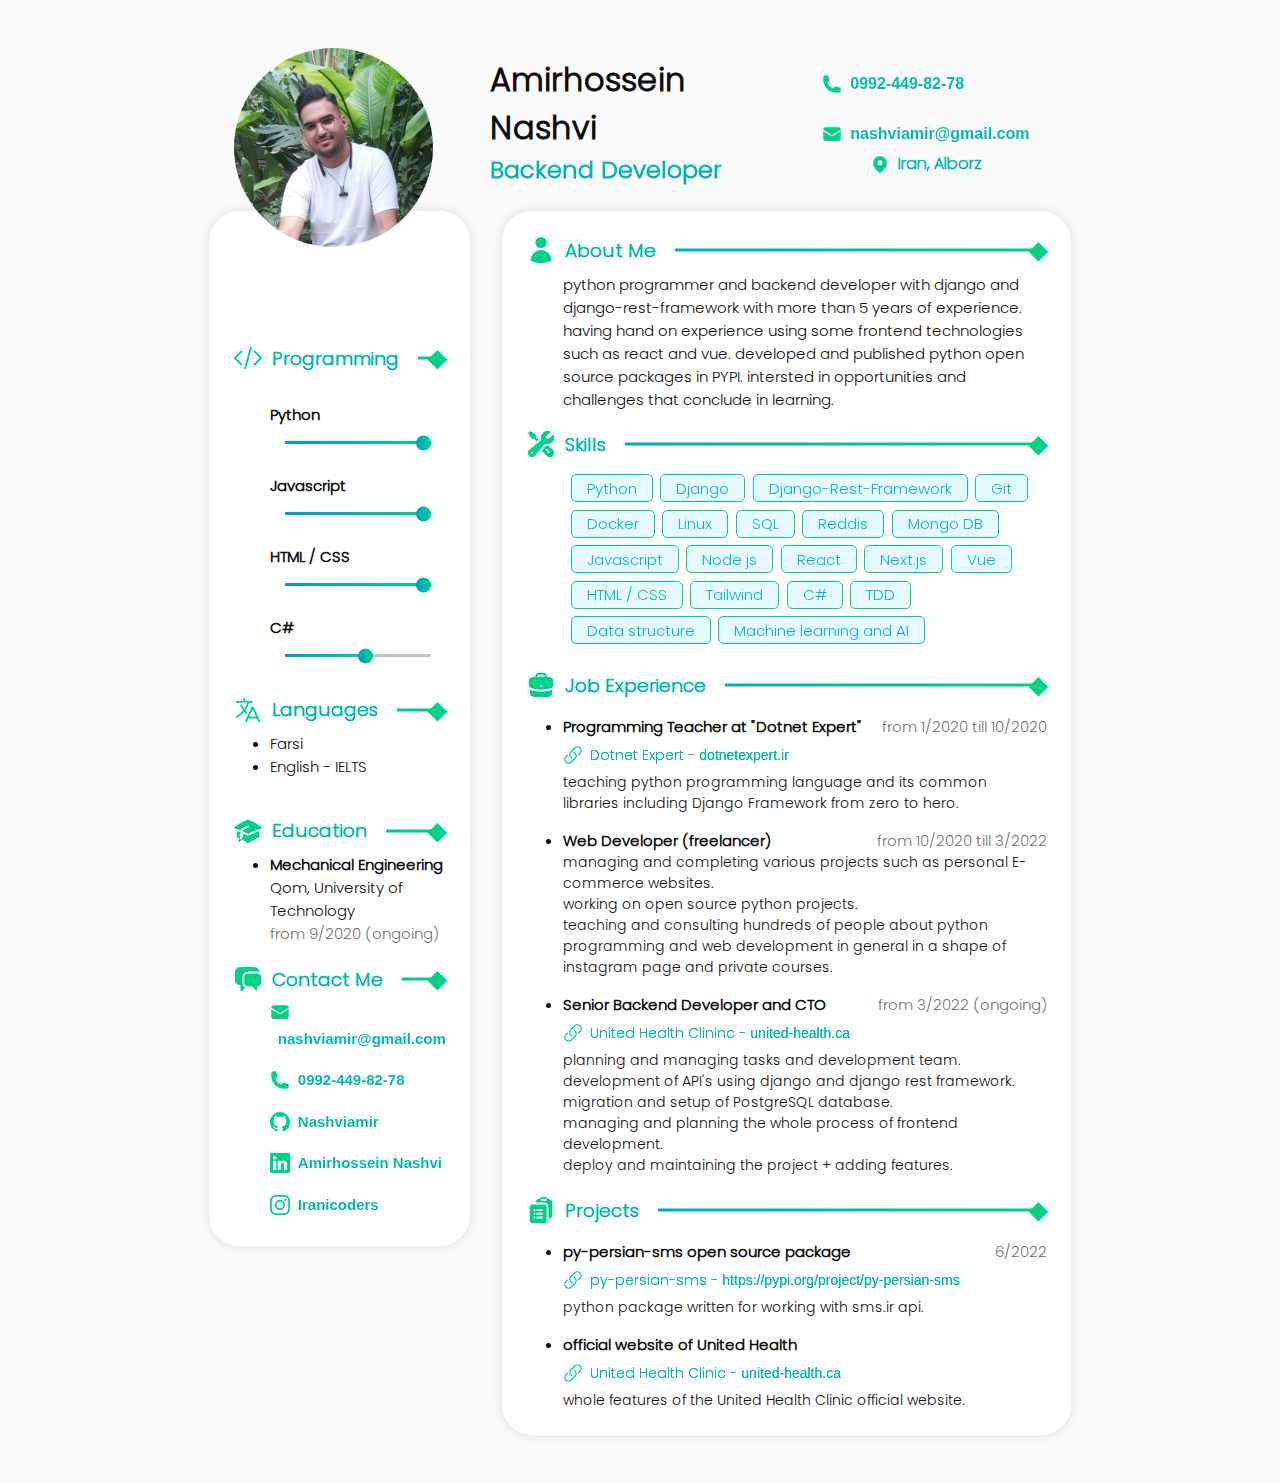
==== en/index.html @ 22922e02 "english done" ====
<!DOCTYPE html>
<html lang="en">

<head>
    <meta charset="UTF-8">
    <meta http-equiv="X-UA-Compatible" content="IE=edge">
    <meta name="viewport" content="width=device-width, initial-scale=1.0">
    <link rel="stylesheet" href="./theme.css">
    <link rel="stylesheet" href="./styles.css">
    <title>امیرحسین نشوی | برنامه نویس وب</title>
</head>

<body>
    <header>
        <div class="row flex-col flex-md-row">
            <div class="col-right d-flex content-center p-relative">
                <div class="aspect-1x1 w-80 pic-container">
                    <img class="profile-pic" src="./assets/profile.jpg" />
                </div>

            </div>
            <div class="col-left">
                <div class="d-flex items-center">
                    <div class="col-100 col-md-50 py-1 text-center text-md-right">
                        <h1>Amirhossein Nashvi</h1>
                        <h2 class="text-gradient">‌Backend Developer</h2>
                    </div>
                    <div class="col-100 col-md-50 d-flex content-center py-1">
                        <div class="col-50">
                            <div class="d-flex items-center color-primary">
                                <svg xmlns="http://www.w3.org/2000/svg" viewBox="0 0 24 24" fill="currentColor"
                                    width="20px">
                                    <path fill-rule="evenodd"
                                        d="M1.5 4.5a3 3 0 013-3h1.372c.86 0 1.61.586 1.819 1.42l1.105 4.423a1.875 1.875 0 01-.694 1.955l-1.293.97c-.135.101-.164.249-.126.352a11.285 11.285 0 006.697 6.697c.103.038.25.009.352-.126l.97-1.293a1.875 1.875 0 011.955-.694l4.423 1.105c.834.209 1.42.959 1.42 1.82V19.5a3 3 0 01-3 3h-2.25C8.552 22.5 1.5 15.448 1.5 6.75V4.5z"
                                        clip-rule="evenodd" />
                                </svg>
                                <a href="tel:09924498278" style="direction: ltr;"
                                    class="ms-1 font-en text-bold text-gradient">
                                    0992-449-82-78
                                </a>

                            </div>
                            <div class="d-flex items-center color-primary mt-2">
                                <svg xmlns="http://www.w3.org/2000/svg" viewBox="0 0 24 24" fill="currentColor"
                                    width="20px">
                                    <path
                                        d="M1.5 8.67v8.58a3 3 0 003 3h15a3 3 0 003-3V8.67l-8.928 5.493a3 3 0 01-3.144 0L1.5 8.67z" />
                                    <path
                                        d="M22.5 6.908V6.75a3 3 0 00-3-3h-15a3 3 0 00-3 3v.158l9.714 5.978a1.5 1.5 0 001.572 0L22.5 6.908z" />
                                </svg>

                                <a href="mailto:nashviamir@gmail.com" style="direction: ltr;"
                                    class="ms-1 font-en text-bold text-gradient">
                                    nashviamir@gmail.com
                                </a>
                            </div>
                        </div>
                        <div class="col-50">
                            <div class="d-flex items-center color-primary">
                                <svg xmlns="http://www.w3.org/2000/svg" viewBox="0 0 24 24" fill="currentColor"
                                    width="20px">
                                    <path fill-rule="evenodd"
                                        d="M11.54 22.351l.07.04.028.016a.76.76 0 00.723 0l.028-.015.071-.041a16.975 16.975 0 001.144-.742 19.58 19.58 0 002.683-2.282c1.944-1.99 3.963-4.98 3.963-8.827a8.25 8.25 0 00-16.5 0c0 3.846 2.02 6.837 3.963 8.827a19.58 19.58 0 002.682 2.282 16.975 16.975 0 001.145.742zM12 13.5a3 3 0 100-6 3 3 0 000 6z"
                                        clip-rule="evenodd" />
                                </svg>
                                <span style="direction: ltr;" class="ms-1 text-bold text-gradient">
                                    Iran, Alborz
                                </span>
                            </div>
                        </div>
                    </div>
                </div>
            </div>

        </div>
    </header>
    <main class="mt-2">
        <div class="row flex-col flex-md-row mt-lg-6">
            <div class="col-right order-2 order-md-1">
                <div class="card">
                    <div class="aspect-2x1 d-md">
                    </div>
                    <div class="right-content">
                        <h3 class="title mt-4">
                            <div class="bg-trans-text color-primary d-flex items-center">
                                <svg xmlns="http://www.w3.org/2000/svg" viewBox="0 0 24 24" fill="currentColor"
                                    width="30px">
                                    <path fill-rule="evenodd"
                                        d="M14.447 3.027a.75.75 0 01.527.92l-4.5 16.5a.75.75 0 01-1.448-.394l4.5-16.5a.75.75 0 01.921-.526zM16.72 6.22a.75.75 0 011.06 0l5.25 5.25a.75.75 0 010 1.06l-5.25 5.25a.75.75 0 11-1.06-1.06L21.44 12l-4.72-4.72a.75.75 0 010-1.06zm-9.44 0a.75.75 0 010 1.06L2.56 12l4.72 4.72a.75.75 0 11-1.06 1.06L.97 12.53a.75.75 0 010-1.06l5.25-5.25a.75.75 0 011.06 0z"
                                        clip-rule="evenodd" />
                                </svg>


                                <span class="ms-1 text-gradient">
                                    Programming
                                </span>
                            </div>
                        </h3>
                        <div class="section-body mt-4">
                            <h4>Python</h4>
                            <div class="range mt-2">
                                <div class="indicator" style="width:100%"></div>
                            </div>
                            <h4 class="mt-4">Javascript</h4>
                            <div class="range mt-2">
                                <div class="indicator" style="width:100%"></div>
                            </div>
                            <h4 class="mt-4">HTML / CSS</h4>
                            <div class="range mt-2">
                                <div class="indicator" style="width:100%"></div>
                            </div>
                            <h4 class="mt-4">C#</h4>
                            <div class="range mt-2">
                                <div class="indicator" style="width:60%"></div>
                            </div>
                        </div>
                        <h3 class="title mt-4">
                            <div class="bg-trans-text color-primary d-flex items-center">
                                <svg xmlns="http://www.w3.org/2000/svg" viewBox="0 0 24 24" fill="currentColor"
                                    width="30px">
                                    <path fillRule="evenodd"
                                        d="M9 2.25a.75.75 0 01.75.75v1.506a49.38 49.38 0 015.343.371.75.75 0 11-.186 1.489c-.66-.083-1.323-.151-1.99-.206a18.67 18.67 0 01-2.969 6.323c.317.384.65.753.998 1.107a.75.75 0 11-1.07 1.052A18.902 18.902 0 019 13.687a18.823 18.823 0 01-5.656 4.482.75.75 0 11-.688-1.333 17.323 17.323 0 005.396-4.353A18.72 18.72 0 015.89 8.598a.75.75 0 011.388-.568A17.21 17.21 0 009 11.224a17.17 17.17 0 002.391-5.165 48.038 48.038 0 00-8.298.307.75.75 0 01-.186-1.489 49.159 49.159 0 015.343-.371V3A.75.75 0 019 2.25zM15.75 9a.75.75 0 01.68.433l5.25 11.25a.75.75 0 01-1.36.634l-1.198-2.567h-6.744l-1.198 2.567a.75.75 0 01-1.36-.634l5.25-11.25A.75.75 0 0115.75 9zm-2.672 8.25h5.344l-2.672-5.726-2.672 5.726z"
                                        clipRule="evenodd" />
                                </svg>



                                <span class="ms-1 text-gradient">
                                    Languages
                                </span>
                            </div>
                        </h3>
                        <div class="section-body mt-1">
                            <ul>
                                <li>Farsi</li>
                                <li>English - IELTS</li>
                            </ul>
                        </div>
                        <h3 class="title mt-4">
                            <div class="bg-trans-text color-primary d-flex items-center">
                                <svg xmlns="http://www.w3.org/2000/svg" viewBox="0 0 24 24" fill="currentColor"
                                    width="30px">
                                    <path
                                        d="M11.7 2.805a.75.75 0 01.6 0A60.65 60.65 0 0122.83 8.72a.75.75 0 01-.231 1.337 49.949 49.949 0 00-9.902 3.912l-.003.002-.34.18a.75.75 0 01-.707 0A50.009 50.009 0 007.5 12.174v-.224c0-.131.067-.248.172-.311a54.614 54.614 0 014.653-2.52.75.75 0 00-.65-1.352 56.129 56.129 0 00-4.78 2.589 1.858 1.858 0 00-.859 1.228 49.803 49.803 0 00-4.634-1.527.75.75 0 01-.231-1.337A60.653 60.653 0 0111.7 2.805z" />
                                    <path
                                        d="M13.06 15.473a48.45 48.45 0 017.666-3.282c.134 1.414.22 2.843.255 4.285a.75.75 0 01-.46.71 47.878 47.878 0 00-8.105 4.342.75.75 0 01-.832 0 47.877 47.877 0 00-8.104-4.342.75.75 0 01-.461-.71c.035-1.442.121-2.87.255-4.286A48.4 48.4 0 016 13.18v1.27a1.5 1.5 0 00-.14 2.508c-.09.38-.222.753-.397 1.11.452.213.901.434 1.346.661a6.729 6.729 0 00.551-1.608 1.5 1.5 0 00.14-2.67v-.645a48.549 48.549 0 013.44 1.668 2.25 2.25 0 002.12 0z" />
                                    <path
                                        d="M4.462 19.462c.42-.419.753-.89 1-1.394.453.213.902.434 1.347.661a6.743 6.743 0 01-1.286 1.794.75.75 0 11-1.06-1.06z" />
                                </svg>




                                <span class="ms-1 text-gradient">
                                    Education
                                </span>
                            </div>
                        </h3>
                        <div class="section-body mt-1">
                            <ul>
                                <li>
                                    <h4>Mechanical Engineering</h4>
                                    <p>Qom, University of Technology</p>
                                    <p class="text-muted">from 9/2020 (ongoing)</p>
                                </li>
                            </ul>
                        </div>

                        <h3 class="title mt-2">
                            <div class="bg-trans-text color-primary d-flex items-center">
                                <svg xmlns="http://www.w3.org/2000/svg" viewBox="0 0 24 24" fill="currentColor"
                                    width="30px">
                                    <path
                                        d="M4.913 2.658c2.075-.27 4.19-.408 6.337-.408 2.147 0 4.262.139 6.337.408 1.922.25 3.291 1.861 3.405 3.727a4.403 4.403 0 00-1.032-.211 50.89 50.89 0 00-8.42 0c-2.358.196-4.04 2.19-4.04 4.434v4.286a4.47 4.47 0 002.433 3.984L7.28 21.53A.75.75 0 016 21v-4.03a48.527 48.527 0 01-1.087-.128C2.905 16.58 1.5 14.833 1.5 12.862V6.638c0-1.97 1.405-3.718 3.413-3.979z" />
                                    <path
                                        d="M15.75 7.5c-1.376 0-2.739.057-4.086.169C10.124 7.797 9 9.103 9 10.609v4.285c0 1.507 1.128 2.814 2.67 2.94 1.243.102 2.5.157 3.768.165l2.782 2.781a.75.75 0 001.28-.53v-2.39l.33-.026c1.542-.125 2.67-1.433 2.67-2.94v-4.286c0-1.505-1.125-2.811-2.664-2.94A49.392 49.392 0 0015.75 7.5z" />
                                </svg>

                                <span class="ms-1 text-gradient">
                                    Contact Me
                                </span>
                            </div>
                        </h3>
                        <div class="section-body">
                            <div class="d-flex items-center color-primary mt-1">
                                <svg xmlns="http://www.w3.org/2000/svg" viewBox="0 0 24 24" fill="currentColor"
                                    width="20px">
                                    <path
                                        d="M1.5 8.67v8.58a3 3 0 003 3h15a3 3 0 003-3V8.67l-8.928 5.493a3 3 0 01-3.144 0L1.5 8.67z" />
                                    <path
                                        d="M22.5 6.908V6.75a3 3 0 00-3-3h-15a3 3 0 00-3 3v.158l9.714 5.978a1.5 1.5 0 001.572 0L22.5 6.908z" />
                                </svg>

                                <a href="mailto:nashviamir@gmail.com" style="direction: ltr;"
                                    class="ms-1 font-en text-bold text-gradient">
                                    nashviamir@gmail.com
                                </a>
                            </div>
                            <div class="d-flex items-center color-primary mt-1 ">
                                <svg xmlns="http://www.w3.org/2000/svg" viewBox="0 0 24 24" fill="currentColor"
                                    width="20px">
                                    <path fill-rule="evenodd"
                                        d="M1.5 4.5a3 3 0 013-3h1.372c.86 0 1.61.586 1.819 1.42l1.105 4.423a1.875 1.875 0 01-.694 1.955l-1.293.97c-.135.101-.164.249-.126.352a11.285 11.285 0 006.697 6.697c.103.038.25.009.352-.126l.97-1.293a1.875 1.875 0 011.955-.694l4.423 1.105c.834.209 1.42.959 1.42 1.82V19.5a3 3 0 01-3 3h-2.25C8.552 22.5 1.5 15.448 1.5 6.75V4.5z"
                                        clip-rule="evenodd" />
                                </svg>
                                <a href="tel:09924498278" style="direction: ltr;"
                                    class="ms-1 font-en text-bold text-gradient">
                                    0992-449-82-78
                                </a>
                            </div>
                            <div class="d-flex items-center color-primary mt-1 ">
                                <svg aria-hidden="true" class="octicon octicon-mark-github" height="20px" version="1.1"
                                    viewBox="0 0 16 16" width="20px">
                                    <path fill="currentColor"
                                        d="M8 0C3.58 0 0 3.58 0 8c0 3.54 2.29 6.53 5.47 7.59.4.07.55-.17.55-.38 0-.19-.01-.82-.01-1.49-2.01.37-2.53-.49-2.69-.94-.09-.23-.48-.94-.82-1.13-.28-.15-.68-.52-.01-.53.63-.01 1.08.58 1.23.82.72 1.21 1.87.87 2.33.66.07-.52.28-.87.51-1.07-1.78-.2-3.64-.89-3.64-3.95 0-.87.31-1.59.82-2.15-.08-.2-.36-1.02.08-2.12 0 0 .67-.21 2.2.82.64-.18 1.32-.27 2-.27.68 0 1.36.09 2 .27 1.53-1.04 2.2-.82 2.2-.82.44 1.1.16 1.92.08 2.12.51.56.82 1.27.82 2.15 0 3.07-1.87 3.75-3.65 3.95.29.25.54.73.54 1.48 0 1.07-.01 1.93-.01 2.2 0 .21.15.46.55.38A8.013 8.013 0 0 0 16 8c0-4.42-3.58-8-8-8z">
                                    </path>
                                </svg>
                                <a href="https://github.com/nashviamir" target="_blank" style="direction: ltr;"
                                    class="ms-1 font-en text-bold text-gradient">
                                    Nashviamir
                                </a>
                            </div>
                            <div class="d-flex items-center color-primary mt-1 ">
                                <svg xmlns="http://www.w3.org/2000/svg" width="20px" height="20px" fill="currentColor"
                                    class="bi bi-linkedin" viewBox="0 0 16 16">
                                    <path
                                        d="M0 1.146C0 .513.526 0 1.175 0h13.65C15.474 0 16 .513 16 1.146v13.708c0 .633-.526 1.146-1.175 1.146H1.175C.526 16 0 15.487 0 14.854V1.146zm4.943 12.248V6.169H2.542v7.225h2.401zm-1.2-8.212c.837 0 1.358-.554 1.358-1.248-.015-.709-.52-1.248-1.342-1.248-.822 0-1.359.54-1.359 1.248 0 .694.521 1.248 1.327 1.248h.016zm4.908 8.212V9.359c0-.216.016-.432.08-.586.173-.431.568-.878 1.232-.878.869 0 1.216.662 1.216 1.634v3.865h2.401V9.25c0-2.22-1.184-3.252-2.764-3.252-1.274 0-1.845.7-2.165 1.193v.025h-.016a5.54 5.54 0 0 1 .016-.025V6.169h-2.4c.03.678 0 7.225 0 7.225h2.4z" />
                                </svg>
                                <a href="https://www.linkedin.com/in/amirhossein-nashvi-7405b522a/" target="_blank"
                                    style="direction: ltr;" class="ms-1 font-en text-bold text-gradient">
                                    Amirhossein Nashvi
                                </a>
                            </div>
                            <div class="d-flex items-center color-primary mt-1 ">
                                <svg xmlns="http://www.w3.org/2000/svg" width="20px" height="20px" fill="currentColor"
                                    class="bi bi-instagram" viewBox="0 0 16 16">
                                    <path
                                        d="M8 0C5.829 0 5.556.01 4.703.048 3.85.088 3.269.222 2.76.42a3.917 3.917 0 0 0-1.417.923A3.927 3.927 0 0 0 .42 2.76C.222 3.268.087 3.85.048 4.7.01 5.555 0 5.827 0 8.001c0 2.172.01 2.444.048 3.297.04.852.174 1.433.372 1.942.205.526.478.972.923 1.417.444.445.89.719 1.416.923.51.198 1.09.333 1.942.372C5.555 15.99 5.827 16 8 16s2.444-.01 3.298-.048c.851-.04 1.434-.174 1.943-.372a3.916 3.916 0 0 0 1.416-.923c.445-.445.718-.891.923-1.417.197-.509.332-1.09.372-1.942C15.99 10.445 16 10.173 16 8s-.01-2.445-.048-3.299c-.04-.851-.175-1.433-.372-1.941a3.926 3.926 0 0 0-.923-1.417A3.911 3.911 0 0 0 13.24.42c-.51-.198-1.092-.333-1.943-.372C10.443.01 10.172 0 7.998 0h.003zm-.717 1.442h.718c2.136 0 2.389.007 3.232.046.78.035 1.204.166 1.486.275.373.145.64.319.92.599.28.28.453.546.598.92.11.281.24.705.275 1.485.039.843.047 1.096.047 3.231s-.008 2.389-.047 3.232c-.035.78-.166 1.203-.275 1.485a2.47 2.47 0 0 1-.599.919c-.28.28-.546.453-.92.598-.28.11-.704.24-1.485.276-.843.038-1.096.047-3.232.047s-2.39-.009-3.233-.047c-.78-.036-1.203-.166-1.485-.276a2.478 2.478 0 0 1-.92-.598 2.48 2.48 0 0 1-.6-.92c-.109-.281-.24-.705-.275-1.485-.038-.843-.046-1.096-.046-3.233 0-2.136.008-2.388.046-3.231.036-.78.166-1.204.276-1.486.145-.373.319-.64.599-.92.28-.28.546-.453.92-.598.282-.11.705-.24 1.485-.276.738-.034 1.024-.044 2.515-.045v.002zm4.988 1.328a.96.96 0 1 0 0 1.92.96.96 0 0 0 0-1.92zm-4.27 1.122a4.109 4.109 0 1 0 0 8.217 4.109 4.109 0 0 0 0-8.217zm0 1.441a2.667 2.667 0 1 1 0 5.334 2.667 2.667 0 0 1 0-5.334z" />
                                </svg>
                                <a href="https://www.instagram.com/iranicoders/" target="_blank" style="direction: ltr;"
                                    class="ms-1 font-en text-bold text-gradient">
                                    Iranicoders
                                </a>
                            </div>
                        </div>

                    </div>

                </div>
            </div>
            <div class="col-left order-1 order-md-2">
                <div class="card">
                    <div class="right-content">
                        <h3 class="title">
                            <div class="bg-trans-text color-primary d-flex items-center">
                                <svg xmlns="http://www.w3.org/2000/svg" viewBox="0 0 24 24" fill="currentColor"
                                    width="30px">
                                    <path fill-rule="evenodd"
                                        d="M7.5 6a4.5 4.5 0 119 0 4.5 4.5 0 01-9 0zM3.751 20.105a8.25 8.25 0 0116.498 0 .75.75 0 01-.437.695A18.683 18.683 0 0112 22.5c-2.786 0-5.433-.608-7.812-1.7a.75.75 0 01-.437-.695z"
                                        clip-rule="evenodd" />
                                </svg>
                                <span class="ms-1 text-gradient">
                                    About Me
                                </span>
                            </div>
                        </h3>
                        <div class="section-body">
                            <p class="mt-1">
                                python programmer and backend developer with django and django-rest-framework with more
                                than 5 years of experience.
                                having hand on experience using some frontend technologies such as react and vue.
                                developed and published python open source packages in PYPI.
                                intersted in opportunities and challenges that conclude in learning.
                            </p>
                        </div>

                        <h3 class="title mt-2">
                            <div class="bg-trans-text color-primary d-flex items-center">
                                <svg xmlns="http://www.w3.org/2000/svg" viewBox="0 0 24 24" fill="currentColor"
                                    width="30px">
                                    <path fill-rule="evenodd"
                                        d="M12 6.75a5.25 5.25 0 016.775-5.025.75.75 0 01.313 1.248l-3.32 3.319c.063.475.276.934.641 1.299.365.365.824.578 1.3.64l3.318-3.319a.75.75 0 011.248.313 5.25 5.25 0 01-5.472 6.756c-1.018-.086-1.87.1-2.309.634L7.344 21.3A3.298 3.298 0 112.7 16.657l8.684-7.151c.533-.44.72-1.291.634-2.309A5.342 5.342 0 0112 6.75zM4.117 19.125a.75.75 0 01.75-.75h.008a.75.75 0 01.75.75v.008a.75.75 0 01-.75.75h-.008a.75.75 0 01-.75-.75v-.008z"
                                        clip-rule="evenodd" />
                                    <path
                                        d="M10.076 8.64l-2.201-2.2V4.874a.75.75 0 00-.364-.643l-3.75-2.25a.75.75 0 00-.916.113l-.75.75a.75.75 0 00-.113.916l2.25 3.75a.75.75 0 00.643.364h1.564l2.062 2.062 1.575-1.297z" />
                                    <path fill-rule="evenodd"
                                        d="M12.556 17.329l4.183 4.182a3.375 3.375 0 004.773-4.773l-3.306-3.305a6.803 6.803 0 01-1.53.043c-.394-.034-.682-.006-.867.042a.589.589 0 00-.167.063l-3.086 3.748zm3.414-1.36a.75.75 0 011.06 0l1.875 1.876a.75.75 0 11-1.06 1.06L15.97 17.03a.75.75 0 010-1.06z"
                                        clip-rule="evenodd" />
                                </svg>

                                <span class="ms-1 text-gradient">
                                    Skills
                                </span>
                            </div>
                        </h3>
                        <div class="section-body">
                            <div class="d-flex mt-2">
                                <span class="badge">
                                    <span class="text-gradient">
                                        Python
                                    </span>
                                </span>
                                <span class="badge">
                                    <span class="text-gradient">
                                        Django
                                    </span>
                                </span>
                                <span class="badge">
                                    <span class="text-gradient">
                                        Django-Rest-Framework
                                    </span>
                                </span>
                                <span class="badge">
                                    <span class="text-gradient">
                                        Git
                                    </span>
                                </span>
                                <span class="badge">
                                    <span class="text-gradient">
                                        Docker
                                    </span>
                                </span>
                                <span class="badge">
                                    <span class="text-gradient">
                                        Linux
                                    </span>
                                </span>
                                <span class="badge">
                                    <span class="text-gradient">
                                        SQL
                                    </span>
                                </span>
                                <span class="badge">
                                    <span class="text-gradient">
                                        Reddis
                                    </span>
                                </span>
                                <span class="badge">
                                    <span class="text-gradient">
                                        Mongo DB
                                    </span>
                                </span>
                                <span class="badge">
                                    <span class="text-gradient">
                                        Javascript
                                    </span>
                                </span>
                                <span class="badge">
                                    <span class="text-gradient">
                                        Node js
                                    </span>
                                </span>
                                <span class="badge">
                                    <span class="text-gradient">
                                        React
                                    </span>
                                </span>
                                <span class="badge">
                                    <span class="text-gradient">
                                        Next.js
                                    </span>
                                </span>
                                <span class="badge">
                                    <span class="text-gradient">
                                        Vue
                                    </span>
                                </span>
                                <span class="badge">
                                    <span class="text-gradient">
                                        HTML / CSS
                                    </span>
                                </span>
                                <span class="badge">
                                    <span class="text-gradient">
                                        Tailwind
                                    </span>
                                </span>
                                <span class="badge">
                                    <span class="text-gradient">
                                        C#
                                    </span>
                                </span>
                                <span class="badge">
                                    <span class="text-gradient">
                                        TDD
                                    </span>
                                </span>
                                <span class="badge">
                                    <span class="text-gradient">
                                        Data structure
                                    </span>
                                </span>
                                <span class="badge">
                                    <span class="text-gradient">
                                        Machine learning and AI
                                    </span>
                                </span>
                            </div>
                        </div>

                        <h3 class="title mt-2">
                            <div class="bg-trans-text color-primary d-flex items-center">
                                <svg xmlns="http://www.w3.org/2000/svg" viewBox="0 0 24 24" fill="currentColor"
                                    width="30px">
                                    <path fill-rule="evenodd"
                                        d="M7.5 5.25a3 3 0 013-3h3a3 3 0 013 3v.205c.933.085 1.857.197 2.774.334 1.454.218 2.476 1.483 2.476 2.917v3.033c0 1.211-.734 2.352-1.936 2.752A24.726 24.726 0 0112 15.75c-2.73 0-5.357-.442-7.814-1.259-1.202-.4-1.936-1.541-1.936-2.752V8.706c0-1.434 1.022-2.7 2.476-2.917A48.814 48.814 0 017.5 5.455V5.25zm7.5 0v.09a49.488 49.488 0 00-6 0v-.09a1.5 1.5 0 011.5-1.5h3a1.5 1.5 0 011.5 1.5zm-3 8.25a.75.75 0 100-1.5.75.75 0 000 1.5z"
                                        clip-rule="evenodd" />
                                    <path
                                        d="M3 18.4v-2.796a4.3 4.3 0 00.713.31A26.226 26.226 0 0012 17.25c2.892 0 5.68-.468 8.287-1.335.252-.084.49-.189.713-.311V18.4c0 1.452-1.047 2.728-2.523 2.923-2.12.282-4.282.427-6.477.427a49.19 49.19 0 01-6.477-.427C4.047 21.128 3 19.852 3 18.4z" />
                                </svg>

                                <span class="ms-1 text-gradient">
                                    Job Experience
                                </span>
                            </div>
                        </h3>
                        <div class="section-body">
                            <ul>
                                <li class="mt-2">
                                    <div class="d-flex content-space-between">
                                        <h4>Programming Teacher at "Dotnet Expert"</h4>
                                        <p class="text-muted">from 1/2020 till 10/2020</p>
                                    </div>

                                    <div class="font-small">
                                        <div class="d-inline">
                                            <a href="https://dotnetexpert.ir" target="_blank"
                                                class="color-primary d-flex items-center">
                                                <svg xmlns="http://www.w3.org/2000/svg" viewBox="0 0 24 24"
                                                    fill="currentColor" width="20px">
                                                    <path fill-rule="evenodd"
                                                        d="M19.902 4.098a3.75 3.75 0 00-5.304 0l-4.5 4.5a3.75 3.75 0 001.035 6.037.75.75 0 01-.646 1.353 5.25 5.25 0 01-1.449-8.45l4.5-4.5a5.25 5.25 0 117.424 7.424l-1.757 1.757a.75.75 0 11-1.06-1.06l1.757-1.757a3.75 3.75 0 000-5.304zm-7.389 4.267a.75.75 0 011-.353 5.25 5.25 0 011.449 8.45l-4.5 4.5a5.25 5.25 0 11-7.424-7.424l1.757-1.757a.75.75 0 111.06 1.06l-1.757 1.757a3.75 3.75 0 105.304 5.304l4.5-4.5a3.75 3.75 0 00-1.035-6.037.75.75 0 01-.354-1z"
                                                        clip-rule="evenodd" />
                                                </svg>
                                                <span class="text-gradient ms-1">
                                                    Dotnet Expert - <span class="font-en">dotnetexpert.ir</span>
                                                </span>
                                            </a>
                                        </div>
                                        <p>
                                            teaching python programming language and its common libraries including
                                            Django Framework from zero to hero.
                                        </p>

                                    </div>
                                </li>
                                <li class="mt-2">
                                    <div class="d-flex content-space-between">
                                        <h4>Web Developer (freelancer)</h4>
                                        <p class="text-muted">from 10/2020 till 3/2022</p>
                                    </div>

                                    <div class="font-small">
                                        <p>
                                            managing and completing various projects such as personal E-commerce
                                            websites.
                                            <br>
                                            working on open source python projects.
                                            <br>
                                            teaching and consulting hundreds of people about python programming and web
                                            development in general in a shape of instagram page and private courses.
                                        </p>

                                    </div>
                                </li>
                                <li class="mt-2">
                                    <div class="d-flex content-space-between">
                                        <h4>Senior Backend Developer and CTO</h4>
                                        <p class="text-muted">from 3/2022 (ongoing)</p>
                                    </div>

                                    <div class="font-small">
                                        <div class="d-inline">
                                            <a href="https://united-health.ca" target="_blank"
                                                class="color-primary d-flex items-center">
                                                <svg xmlns="http://www.w3.org/2000/svg" viewBox="0 0 24 24"
                                                    fill="currentColor" width="20px">
                                                    <path fill-rule="evenodd"
                                                        d="M19.902 4.098a3.75 3.75 0 00-5.304 0l-4.5 4.5a3.75 3.75 0 001.035 6.037.75.75 0 01-.646 1.353 5.25 5.25 0 01-1.449-8.45l4.5-4.5a5.25 5.25 0 117.424 7.424l-1.757 1.757a.75.75 0 11-1.06-1.06l1.757-1.757a3.75 3.75 0 000-5.304zm-7.389 4.267a.75.75 0 011-.353 5.25 5.25 0 011.449 8.45l-4.5 4.5a5.25 5.25 0 11-7.424-7.424l1.757-1.757a.75.75 0 111.06 1.06l-1.757 1.757a3.75 3.75 0 105.304 5.304l4.5-4.5a3.75 3.75 0 00-1.035-6.037.75.75 0 01-.354-1z"
                                                        clip-rule="evenodd" />
                                                </svg>
                                                <span class="text-gradient ms-1">
                                                    United Health Clininc - <span
                                                        class="font-en">united-health.ca</span>
                                                </span>
                                            </a>
                                        </div>
                                        <p>
                                            planning and managing tasks and development team.
                                            <br>
                                            development of API's using django and django rest framework.
                                            <br>
                                            migration and setup of PostgreSQL database.
                                            <br>
                                            managing and planning the whole process of frontend development.
                                            <br>
                                            deploy and maintaining the project + adding features.
                                        </p>

                                    </div>
                                </li>

                            </ul>
                        </div>
                        <h3 class="title mt-2">
                            <div class="bg-trans-text color-primary d-flex items-center">
                                <svg xmlns="http://www.w3.org/2000/svg" viewBox="0 0 24 24" fill="currentColor"
                                    width="30px">
                                    <path fill-rule="evenodd"
                                        d="M7.502 6h7.128A3.375 3.375 0 0118 9.375v9.375a3 3 0 003-3V6.108c0-1.505-1.125-2.811-2.664-2.94a48.972 48.972 0 00-.673-.05A3 3 0 0015 1.5h-1.5a3 3 0 00-2.663 1.618c-.225.015-.45.032-.673.05C8.662 3.295 7.554 4.542 7.502 6zM13.5 3A1.5 1.5 0 0012 4.5h4.5A1.5 1.5 0 0015 3h-1.5z"
                                        clip-rule="evenodd" />
                                    <path fill-rule="evenodd"
                                        d="M3 9.375C3 8.339 3.84 7.5 4.875 7.5h9.75c1.036 0 1.875.84 1.875 1.875v11.25c0 1.035-.84 1.875-1.875 1.875h-9.75A1.875 1.875 0 013 20.625V9.375zM6 12a.75.75 0 01.75-.75h.008a.75.75 0 01.75.75v.008a.75.75 0 01-.75.75H6.75a.75.75 0 01-.75-.75V12zm2.25 0a.75.75 0 01.75-.75h3.75a.75.75 0 010 1.5H9a.75.75 0 01-.75-.75zM6 15a.75.75 0 01.75-.75h.008a.75.75 0 01.75.75v.008a.75.75 0 01-.75.75H6.75a.75.75 0 01-.75-.75V15zm2.25 0a.75.75 0 01.75-.75h3.75a.75.75 0 010 1.5H9a.75.75 0 01-.75-.75zM6 18a.75.75 0 01.75-.75h.008a.75.75 0 01.75.75v.008a.75.75 0 01-.75.75H6.75a.75.75 0 01-.75-.75V18zm2.25 0a.75.75 0 01.75-.75h3.75a.75.75 0 010 1.5H9a.75.75 0 01-.75-.75z"
                                        clip-rule="evenodd" />
                                </svg>


                                <span class="ms-1 text-gradient">
                                    Projects
                                </span>
                            </div>
                        </h3>
                        <div class="section-body">
                            <ul>
                                <li class="mt-2">
                                    <div class="d-flex content-space-between">
                                        <h4>py-persian-sms open source package</h4>
                                        <p class="text-muted">6/2022</p>
                                    </div>

                                    <div class="font-small">
                                        <div class="d-inline">
                                            <a href="https://pypi.org/project/py-persian-sms/" target="_blank"
                                                class="color-primary d-flex items-center">
                                                <svg xmlns="http://www.w3.org/2000/svg" viewBox="0 0 24 24"
                                                    fill="currentColor" width="20px">
                                                    <path fill-rule="evenodd"
                                                        d="M19.902 4.098a3.75 3.75 0 00-5.304 0l-4.5 4.5a3.75 3.75 0 001.035 6.037.75.75 0 01-.646 1.353 5.25 5.25 0 01-1.449-8.45l4.5-4.5a5.25 5.25 0 117.424 7.424l-1.757 1.757a.75.75 0 11-1.06-1.06l1.757-1.757a3.75 3.75 0 000-5.304zm-7.389 4.267a.75.75 0 011-.353 5.25 5.25 0 011.449 8.45l-4.5 4.5a5.25 5.25 0 11-7.424-7.424l1.757-1.757a.75.75 0 111.06 1.06l-1.757 1.757a3.75 3.75 0 105.304 5.304l4.5-4.5a3.75 3.75 0 00-1.035-6.037.75.75 0 01-.354-1z"
                                                        clip-rule="evenodd" />
                                                </svg>
                                                <span class="text-gradient ms-1">
                                                    py-persian-sms - <span
                                                        class="font-en">https://pypi.org/project/py-persian-sms</span>
                                                </span>
                                            </a>
                                        </div>
                                        <p>
                                            python package written for working with sms.ir api.
                                        </p>

                                    </div>
                                </li>
                                <li class="mt-2">
                                    <div class="d-flex content-space-between">
                                        <h4>official website of United Health</h4>
                                    </div>

                                    <div class="font-small">
                                        <div class="d-inline">
                                            <a href="https://united-health.ca" target="_blank"
                                                class="color-primary d-flex items-center">
                                                <svg xmlns="http://www.w3.org/2000/svg" viewBox="0 0 24 24"
                                                    fill="currentColor" width="20px">
                                                    <path fill-rule="evenodd"
                                                        d="M19.902 4.098a3.75 3.75 0 00-5.304 0l-4.5 4.5a3.75 3.75 0 001.035 6.037.75.75 0 01-.646 1.353 5.25 5.25 0 01-1.449-8.45l4.5-4.5a5.25 5.25 0 117.424 7.424l-1.757 1.757a.75.75 0 11-1.06-1.06l1.757-1.757a3.75 3.75 0 000-5.304zm-7.389 4.267a.75.75 0 011-.353 5.25 5.25 0 011.449 8.45l-4.5 4.5a5.25 5.25 0 11-7.424-7.424l1.757-1.757a.75.75 0 111.06 1.06l-1.757 1.757a3.75 3.75 0 105.304 5.304l4.5-4.5a3.75 3.75 0 00-1.035-6.037.75.75 0 01-.354-1z"
                                                        clip-rule="evenodd" />
                                                </svg>
                                                <span class="text-gradient ms-1">
                                                    United Health Clinic - <span class="font-en">united-health.ca</span>
                                                </span>
                                            </a>
                                        </div>
                                        <p>
                                            whole features of the United Health Clinic official website.
                                        </p>

                                    </div>
                                </li>

                            </ul>
                        </div>
                    </div>

                </div>
            </div>
        </div>
    </main>
    <script type="text/javascript" src="index.js"></script>
</body>

</html>
---- en/theme.css ----
:root {
    --card-color: #ffffff;
    --bg-color: #fafafa;
    --primary-color: #009DCE;
    --secondary-color: #00D387;
    --light-color: #E7F9FF;
    --dark-color: #0E0E0E;
    --gradient: linear-gradient(to bottom, var(--secondary-color), var(--primary-color));
    --horizontal-gradient: linear-gradient(to left, var(--secondary-color), var(--primary-color));
}
---- en/styles.css ----
* {
    padding: 0;
    margin: 0;
    box-sizing: border-box;
}

@font-face {
    font-family: poppins;
    src: url(./assets/fonts/poppins.woff2) format("woff2");
}

body {
    direction: ltr;
    font-family: poppins;
    padding: 3em 1.5em;
    background-color: var(--bg-color);
    color: var(--dark-color);
}

.p-relative {
    position: relative;
}

.profile-pic {
    width: 100%;
    height: 100%;
    margin: 0 auto;
    border-radius: 100%;
    object-fit: cover;

}

.py-1 {
    padding-block: 0.5em;
}

.ms-1 {
    margin-left: 0.5em;
}

.mt-1 {
    margin-top: 0.5em;
}

.mt-2 {
    margin-top: 1em;
}

.px-1 {
    padding-right: 0.5em;
    padding-left: 0.5em;
}

.mt-4 {
    margin-top: 2em;
}

.w-80 {
    width: 80%;
}

.content-center {
    justify-content: center;
}

.items-center {
    align-items: center;
}

.text-gradient {
    background: var(--gradient);
    -webkit-background-clip: text;
    color: transparent;

}

.color-primary {
    color: var(--secondary-color);
}

.card {
    background-color: var(--card-color);
    border-radius: 30px;
    padding: 1.5em;
    box-shadow: 0px 0px 10px 1px rgba(0, 0, 0, 0.1);

}

.text-center {
    text-align: center;
}

.aspect-1x1 {
    aspect-ratio: 1;
}

.aspect-2x1 {
    aspect-ratio: 3/1;
}

.col-100 {
    flex-basis: 100%;
}

.d-flex {
    display: flex;
    flex-wrap: wrap;
}

.d-md {
    display: none;
}

.title {
    position: relative;
}

.bg-trans-text {
    background-color: var(--card-color);
    position: relative;
    width: max-content;
    padding: 0 1em 0 0;
    z-index: 2;
}

.text-bold {
    font-weight: 600;
}

.font-en {
    font-family: Arial, Helvetica, sans-serif;
    line-height: 34px;
}

.title::before {
    content: "";
    width: 99%;
    height: 3px;
    background: var(--horizontal-gradient);
    position: absolute;
    top: 50%;
    transform: translateY(-50%);
    z-index: 1;
}

.title::after {
    content: "◆";
    font-size: 24px;
    color: var(--secondary-color);
    position: absolute;
    right: 0;
    top: 50%;
    line-height: 1;

    transform: translateY(-50%);

}

.text-dark {
    color: var(--dark-color)
}

.section-body {
    margin-left: calc(30px + 0.5em);
    font-size: 15px;
}

.badge {
    background-color: var(--light-color);
    border-radius: 5px;
    padding: 0.1em 1em;
    border: solid 1px var(--secondary-color);
    margin-left: 0.5em;
    margin-bottom: 0.5em;
}

.font-small {
    font-size: 14px;
}

a {
    text-decoration: none;
    background: var(--gradient);
    -webkit-background-clip: text;
    color: transparent;
}

.text-muted {
    color: rgba(0, 0, 0, 0.6);
}

.content-space-between {
    justify-content: space-between;
}


.range {
    height: 3px;
    border-radius: 2px;
    background-color: #c5c5c5;
    margin-right: 1em;
    margin-left: 1em;
}

.indicator {
    height: 3px;
    background: var(--horizontal-gradient);
    position: relative;
}

.indicator::after {
    content: "";
    width: 15px;
    height: 15px;
    background: var(--horizontal-gradient);
    position: absolute;
    right: 0;
    top: 50%;
    transform: translateY(-50%);
    border-radius: 100%;
}


.order-1 {
    order: 1;
}

.order-2 {
    order: 2
}

.d-inline {
    display: inline-block;
}

.flex-col {
    flex-direction: column;
}

.row {
    display: flex;
    gap: 2em;
}

@media (min-width: 640px) {

    header,
    main {
        width: 70%;
        margin: 0 auto;
    }

    .flex-md-row {
        flex-direction: row;
    }

    .order-md-1 {
        order: 1;
    }

    .order-md-2 {
        order: 2
    }


    .text-md-right {
        text-align: left;
    }

    .col-md-50 {
        flex-basis: 50%;
    }

    .d-md {
        display: block;
    }

    .row {
        display: flex;
        gap: 2em;
    }

    .pic-container {
        position: absolute
    }


    .col-right {
        flex-basis: 30%;

    }

    .col-left {
        flex-basis: 70%;
    }
}

@media (min-width: 1600px) {
    .mt-lg-6 {
        margin-top: 3em;
    }
}

@media print {

    header,
    main {
        width: 90% !important;
        margin: 0 auto;
    }

    .text-gradient {
        background: none;
        color: var(--secondary-color)
    }

    a {
        background: none;
    }
}
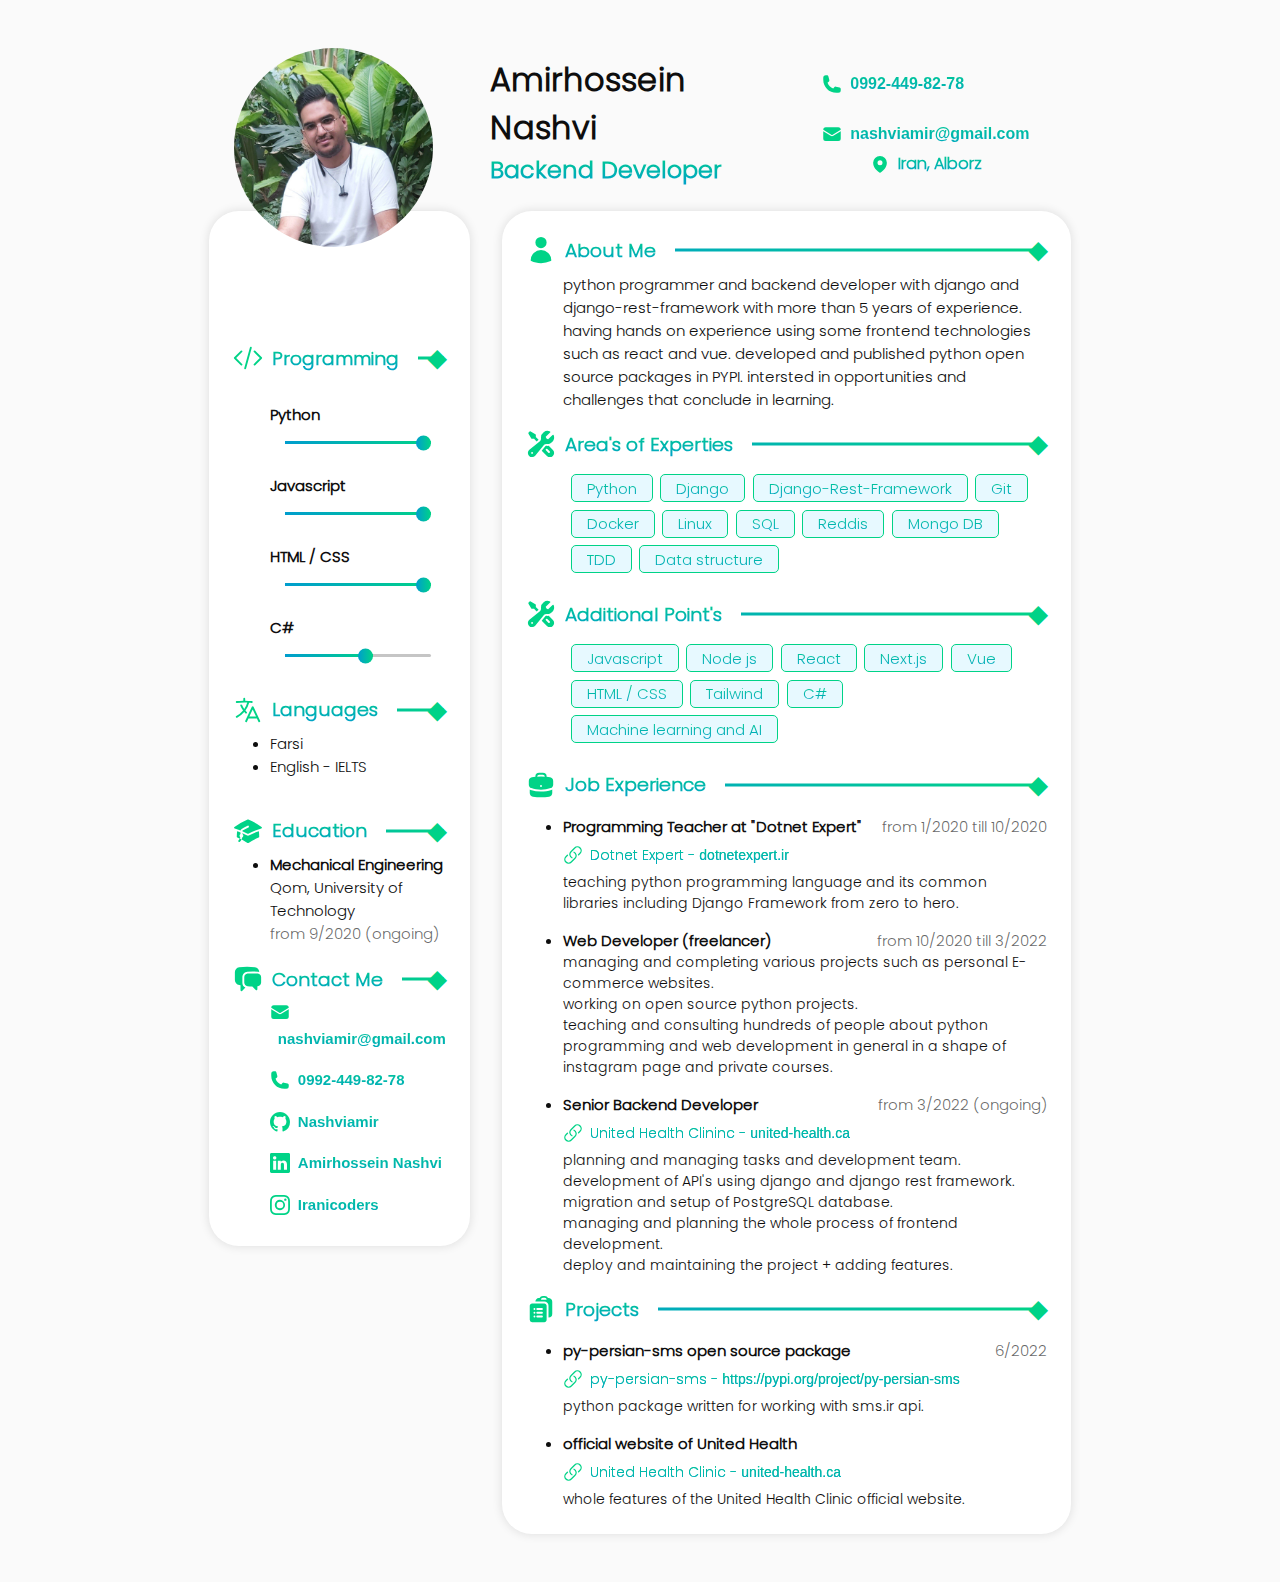
==== commit c96bc96f: "changes" ====
--- a/en/index.html
+++ b/en/index.html
@@ -268,7 +268,7 @@
                             <p class="mt-1">
                                 python programmer and backend developer with django and django-rest-framework with more
                                 than 5 years of experience.
-                                having hand on experience using some frontend technologies such as react and vue.
+                                having hands on experience using some frontend technologies such as react and vue.
                                 developed and published python open source packages in PYPI.
                                 intersted in opportunities and challenges that conclude in learning.
                             </p>
@@ -289,7 +289,7 @@
                                 </svg>
 
                                 <span class="ms-1 text-gradient">
-                                    Skills
+                                    Area's of Experties
                                 </span>
                             </div>
                         </h3>
@@ -342,6 +342,40 @@
                                 </span>
                                 <span class="badge">
                                     <span class="text-gradient">
+                                        TDD
+                                    </span>
+                                </span>
+                                <span class="badge">
+                                    <span class="text-gradient">
+                                        Data structure
+                                    </span>
+                                </span>
+                            </div>
+                        </div>
+                        <h3 class="title mt-2">
+                            <div class="bg-trans-text color-primary d-flex items-center">
+                                <svg xmlns="http://www.w3.org/2000/svg" viewBox="0 0 24 24" fill="currentColor"
+                                    width="30px">
+                                    <path fill-rule="evenodd"
+                                        d="M12 6.75a5.25 5.25 0 016.775-5.025.75.75 0 01.313 1.248l-3.32 3.319c.063.475.276.934.641 1.299.365.365.824.578 1.3.64l3.318-3.319a.75.75 0 011.248.313 5.25 5.25 0 01-5.472 6.756c-1.018-.086-1.87.1-2.309.634L7.344 21.3A3.298 3.298 0 112.7 16.657l8.684-7.151c.533-.44.72-1.291.634-2.309A5.342 5.342 0 0112 6.75zM4.117 19.125a.75.75 0 01.75-.75h.008a.75.75 0 01.75.75v.008a.75.75 0 01-.75.75h-.008a.75.75 0 01-.75-.75v-.008z"
+                                        clip-rule="evenodd" />
+                                    <path
+                                        d="M10.076 8.64l-2.201-2.2V4.874a.75.75 0 00-.364-.643l-3.75-2.25a.75.75 0 00-.916.113l-.75.75a.75.75 0 00-.113.916l2.25 3.75a.75.75 0 00.643.364h1.564l2.062 2.062 1.575-1.297z" />
+                                    <path fill-rule="evenodd"
+                                        d="M12.556 17.329l4.183 4.182a3.375 3.375 0 004.773-4.773l-3.306-3.305a6.803 6.803 0 01-1.53.043c-.394-.034-.682-.006-.867.042a.589.589 0 00-.167.063l-3.086 3.748zm3.414-1.36a.75.75 0 011.06 0l1.875 1.876a.75.75 0 11-1.06 1.06L15.97 17.03a.75.75 0 010-1.06z"
+                                        clip-rule="evenodd" />
+                                </svg>
+
+                                <span class="ms-1 text-gradient">
+                                    Additional Point's
+                                </span>
+                            </div>
+                        </h3>
+                        <div class="section-body">
+                            <div class="d-flex mt-2">
+
+                                <span class="badge">
+                                    <span class="text-gradient">
                                         Javascript
                                     </span>
                                 </span>
@@ -380,16 +414,7 @@
                                         C#
                                     </span>
                                 </span>
-                                <span class="badge">
-                                    <span class="text-gradient">
-                                        TDD
-                                    </span>
-                                </span>
-                                <span class="badge">
-                                    <span class="text-gradient">
-                                        Data structure
-                                    </span>
-                                </span>
+                                
                                 <span class="badge">
                                     <span class="text-gradient">
                                         Machine learning and AI
@@ -465,7 +490,7 @@
                                 </li>
                                 <li class="mt-2">
                                     <div class="d-flex content-space-between">
-                                        <h4>Senior Backend Developer and CTO</h4>
+                                        <h4>Senior Backend Developer</h4>
                                         <p class="text-muted">from 3/2022 (ongoing)</p>
                                     </div>
 
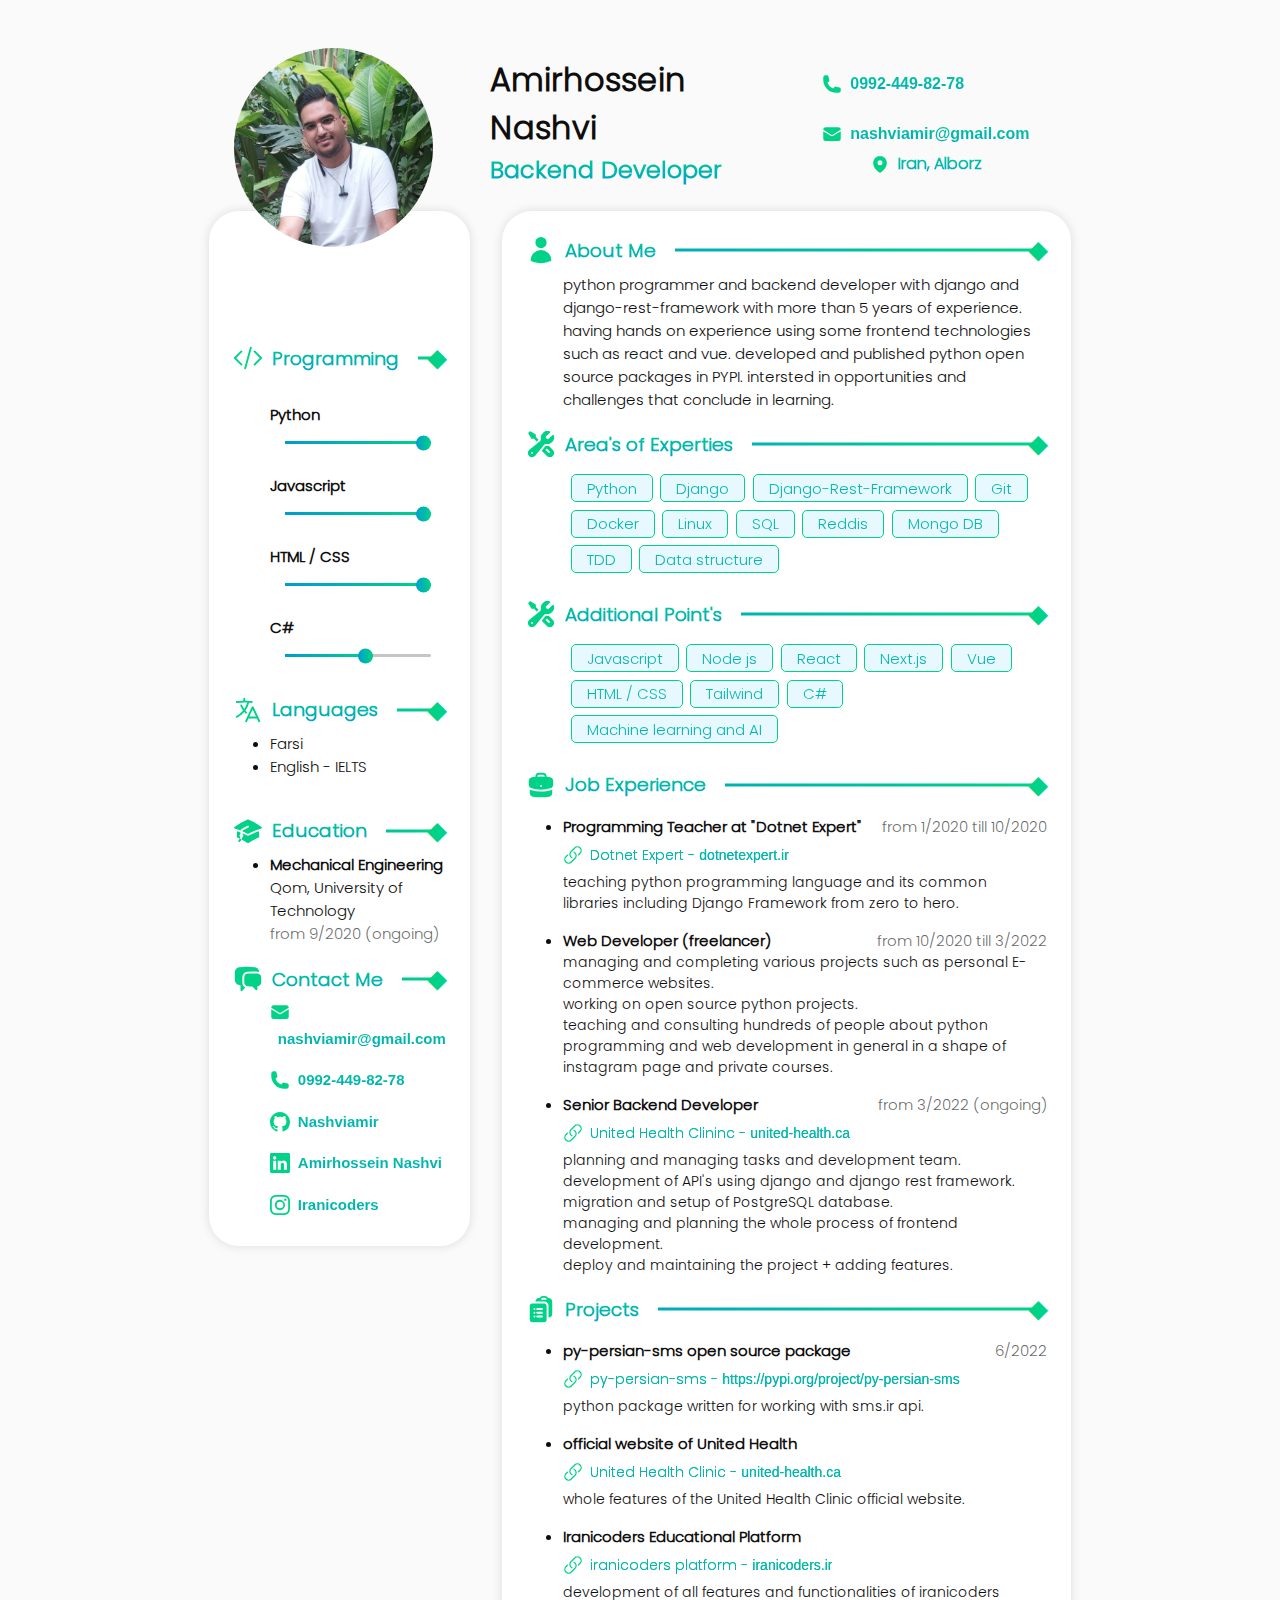
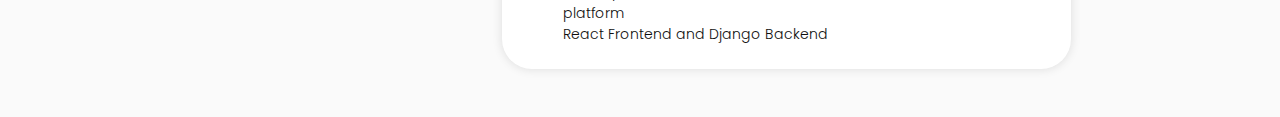
==== commit a333e665: "iranicoders" ====
--- a/en/index.html
+++ b/en/index.html
@@ -601,7 +601,35 @@
 
                                     </div>
                                 </li>
-
+                                <li class="mt-2">
+                                    <div class="d-flex content-space-between">
+                                        <h4>Iranicoders Educational Platform</h4>
+                                    </div>
+
+                                    <div class="font-small">
+                                        <div class="d-inline">
+                                            <a href="https://iranicoders.ir" target="_blank"
+                                                class="color-primary d-flex items-center">
+                                                <svg xmlns="http://www.w3.org/2000/svg" viewBox="0 0 24 24"
+                                                    fill="currentColor" width="20px">
+                                                    <path fill-rule="evenodd"
+                                                        d="M19.902 4.098a3.75 3.75 0 00-5.304 0l-4.5 4.5a3.75 3.75 0 001.035 6.037.75.75 0 01-.646 1.353 5.25 5.25 0 01-1.449-8.45l4.5-4.5a5.25 5.25 0 117.424 7.424l-1.757 1.757a.75.75 0 11-1.06-1.06l1.757-1.757a3.75 3.75 0 000-5.304zm-7.389 4.267a.75.75 0 011-.353 5.25 5.25 0 011.449 8.45l-4.5 4.5a5.25 5.25 0 11-7.424-7.424l1.757-1.757a.75.75 0 111.06 1.06l-1.757 1.757a3.75 3.75 0 105.304 5.304l4.5-4.5a3.75 3.75 0 00-1.035-6.037.75.75 0 01-.354-1z"
+                                                        clip-rule="evenodd" />
+                                                </svg>
+                                                <span class="text-gradient ms-1">
+                                                    iranicoders platform - <span class="font-en">iranicoders.ir</span>
+                                                </span>
+                                            </a>
+                                        </div>
+                                        <p>
+                                            development of all features and functionalities of iranicoders platform
+                                        </p>
+                                        <p>
+                                            React Frontend and Django Backend
+                                        </p>
+
+                                    </div>
+                                </li>
                             </ul>
                         </div>
                     </div>
